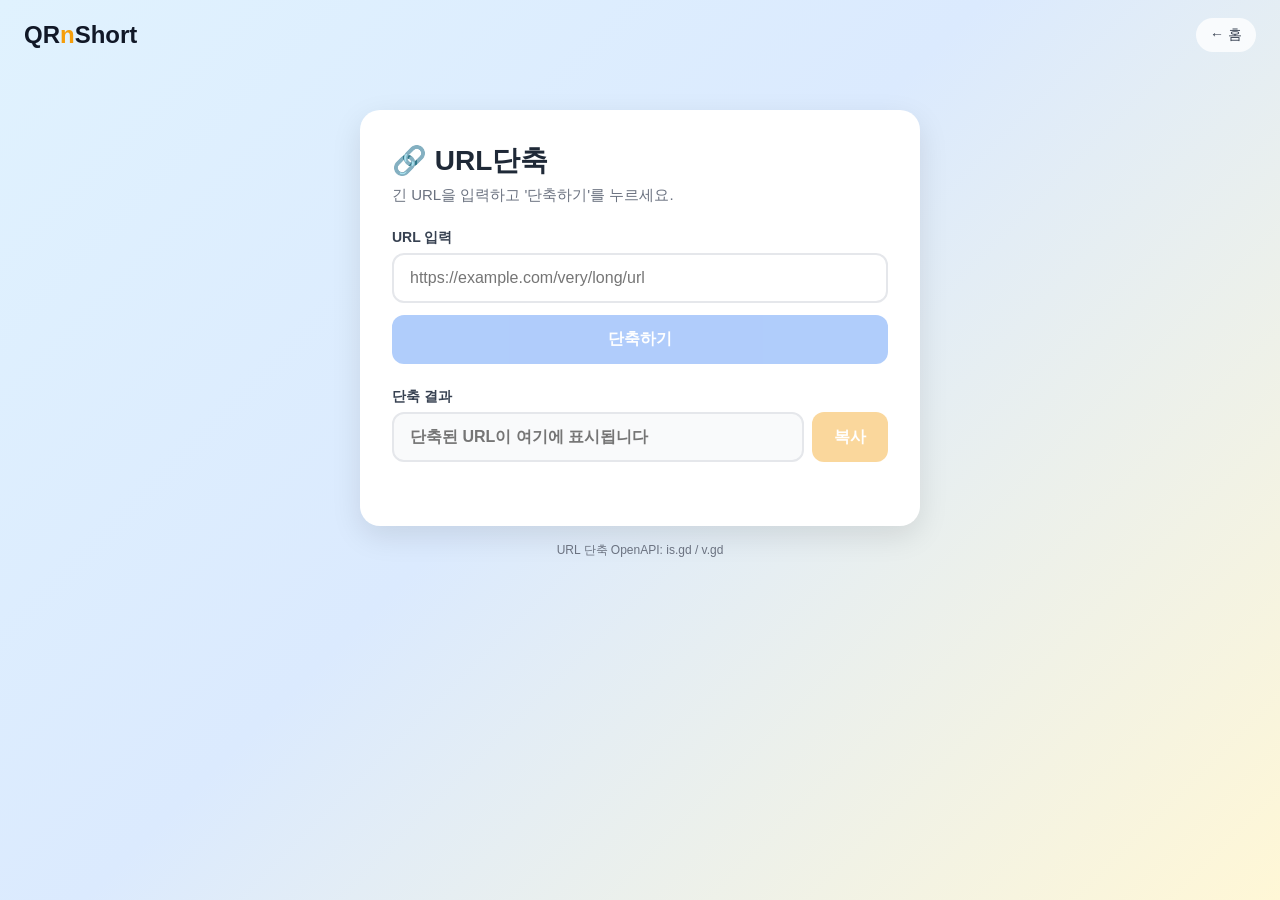
==== urlShort/index.html @ 47257b6d "Add files via upload" ====
<!DOCTYPE html>
<html lang="ko">
<head>
    <meta charset="UTF-8">
    <meta name="viewport" content="width=device-width, initial-scale=1.0">
    <title>URL단축 - QRnShort</title>
    <link rel="stylesheet" href="style.css">
</head>
<body>
    <header class="header">
        <a href="../index.html" class="brand">QR<span>n</span>Short</a>
        <a href="../index.html" class="home-link">← 홈</a>
    </header>

    <main class="container">
        <div class="card">
            <h1>🔗 URL단축</h1>
            <p class="desc">긴 URL을 입력하고 '단축하기'를 누르세요.</p>

            <label for="long-url">URL 입력</label>
            <input type="url" id="long-url" placeholder="https://example.com/very/long/url" autocomplete="off">
            <button type="button" id="shorten-btn" class="primary" disabled>단축하기</button>

            <label for="short-url">단축 결과</label>
            <div class="result-row">
                <input type="text" id="short-url" readonly placeholder="단축된 URL이 여기에 표시됩니다">
                <button type="button" id="copy-btn" disabled>복사</button>
            </div>

            <p id="message" class="message"></p>
            <a id="to-qr" class="to-qr hidden" href="#">▦ 단축 URL을 QR코드로 만들기</a>
        </div>
        <p class="api-note">URL 단축 OpenAPI: is.gd / v.gd</p>
    </main>

    <script src="script.js"></script>
</body>
</html>
---- urlShort/style.css ----
* { margin: 0; padding: 0; box-sizing: border-box; }

body {
    font-family: 'Pretendard', 'Malgun Gothic', 'Apple SD Gothic Neo', sans-serif;
    min-height: 100vh;
    background: linear-gradient(135deg, #e0f2fe 0%, #dbeafe 45%, #fff7d6 100%);
    color: #1f2937;
}

.header {
    display: flex;
    justify-content: space-between;
    align-items: center;
    padding: 18px 24px;
}

.brand {
    font-size: 24px;
    font-weight: 900;
    color: #111827;
    text-decoration: none;
}

.brand span { color: #f59e0b; }

.home-link {
    text-decoration: none;
    color: #374151;
    font-size: 14px;
    background: rgba(255, 255, 255, 0.8);
    padding: 8px 14px;
    border-radius: 999px;
}

.container {
    display: flex;
    flex-direction: column;
    align-items: center;
    padding: 40px 20px;
}

.card {
    width: 100%;
    max-width: 560px;
    background: #fff;
    border-radius: 20px;
    padding: 32px;
    box-shadow: 0 10px 30px rgba(0, 0, 0, 0.1);
    display: flex;
    flex-direction: column;
}

.card h1 { font-size: 28px; }

.desc {
    margin: 6px 0 24px;
    color: #6b7280;
    font-size: 15px;
}

label {
    font-size: 14px;
    font-weight: 700;
    margin-bottom: 6px;
    color: #374151;
}

input {
    width: 100%;
    padding: 14px 16px;
    font-size: 16px;
    border: 2px solid #e5e7eb;
    border-radius: 12px;
    outline: none;
    min-width: 0;
}

input:focus { border-color: #3b82f6; }

input[readonly] {
    background: #f9fafb;
    color: #1d4ed8;
    font-weight: 700;
}

button {
    border: none;
    border-radius: 12px;
    font-size: 16px;
    font-weight: 700;
    cursor: pointer;
    transition: background 0.2s, opacity 0.2s;
}

button:disabled {
    opacity: 0.4;
    cursor: not-allowed;
}

.primary {
    margin: 12px 0 24px;
    padding: 14px;
    background: #3b82f6;
    color: #fff;
}

.primary:not(:disabled):hover { background: #2563eb; }

.result-row {
    display: flex;
    gap: 8px;
}

#copy-btn {
    padding: 0 22px;
    background: #f59e0b;
    color: #fff;
    white-space: nowrap;
}

#copy-btn:not(:disabled):hover { background: #d97706; }

.message {
    margin-top: 12px;
    min-height: 20px;
    font-size: 14px;
}

.message.error { color: #dc2626; }
.message.ok { color: #16a34a; }

.to-qr {
    margin-top: 8px;
    font-size: 14px;
    color: #b45309;
    font-weight: 700;
    text-decoration: none;
}

.to-qr.hidden { display: none; }

.api-note {
    margin-top: 16px;
    font-size: 12px;
    color: #6b7280;
}

@media (max-width: 480px) {
    .card { padding: 22px; }
}
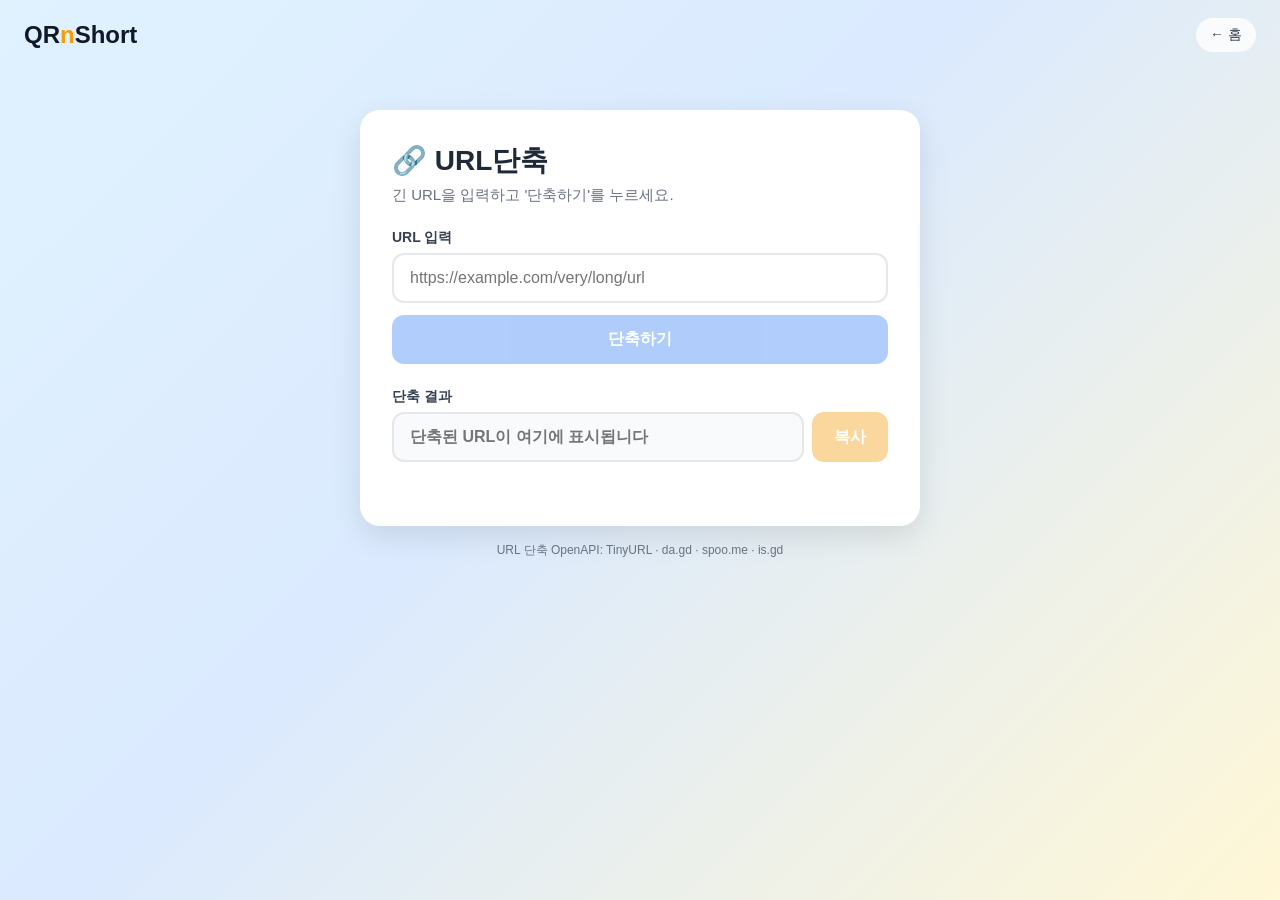
==== commit 7d8594ab: "Add files via upload" ====
--- a/urlShort/index.html
+++ b/urlShort/index.html
@@ -30,7 +30,7 @@
             <p id="message" class="message"></p>
             <a id="to-qr" class="to-qr hidden" href="#">▦ 단축 URL을 QR코드로 만들기</a>
         </div>
-        <p class="api-note">URL 단축 OpenAPI: is.gd / v.gd</p>
+        <p class="api-note">URL 단축 OpenAPI: TinyURL · da.gd · spoo.me · is.gd</p>
     </main>
 
     <script src="script.js"></script>
